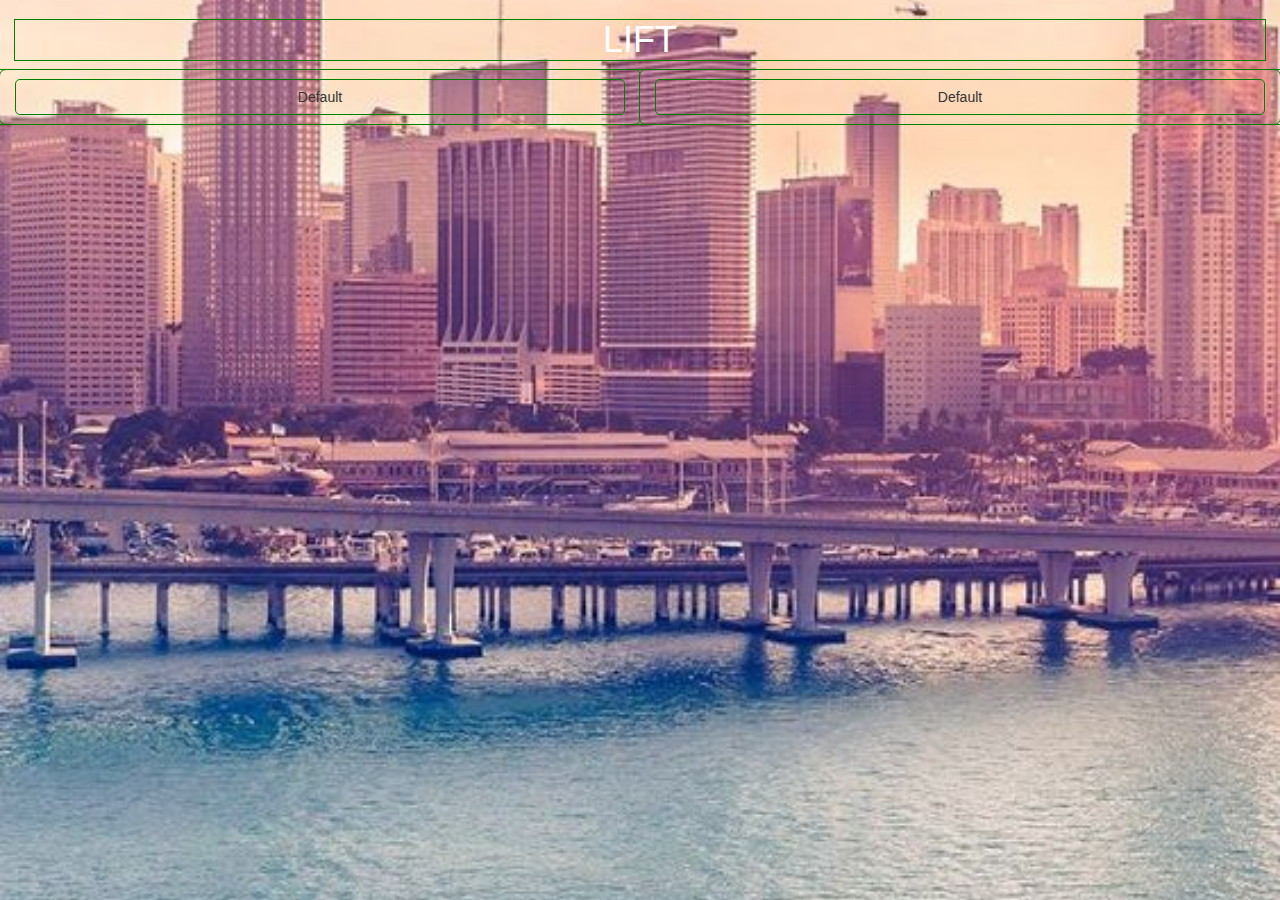
==== index.html @ 52689c8b "maquetando html" ====
<!DOCTYPE html>
<html lang="en">
<head>
	<meta charset="UTF-8">
	<title>Lyft</title>
	<meta http-equiv="X-UA-Compatible" content="IE=edge">
	<meta name="viewport" content="width=device-width, initial-scale=1">
	<!--<link rel="shortcut icon" href="image/favicon.png" type="image/png">-->
	<link rel="stylesheet" href="https://fonts.googleapis.com/css?family=Open+Sans:400,600%7CRoboto:300,400,500" media="all">
	<link href="css/icomoon.css" rel="stylesheet">
	<link href="css/font-awesome.min.css" rel="stylesheet">
	<link href="css/main.css" rel="stylesheet">
	<link href="css/queries.css" rel="stylesheet">
	<link href="css/bootstrap.min.css" rel="stylesheet">
</head>
<body>
	<div class="container-fluid">
		<div class="row">
			<div class="col-sm-12">
				<h1 class="text-center">LIFT</h1>
			<div class="row">
				<div class="col-md-6 col-xs-6 btn-lg">
					<button type="button" class="btn btn-block">Default</button>
				</div>
				<div class="col-md-6 col-xs-6 btn-lg">
					<button type="button" class="btn btn-block">Default</button>
				</div>
			</div>
		</div>		
	</div>
	
</body>
</html>
---- css/icomoon.css ----
@font-face {
	font-family: 'icomoon';
	src:url('../fonts/icomoon.eot?6zm5h9');
	src:url('../fonts/icomoon.eot?6zm5h9#iefix') format('embedded-opentype'),
		url('../fonts/icomoon.ttf?6zm5h9') format('truetype'),
		url('../fonts/icomoon.woff?6zm5h9') format('woff'),
		url('../fonts/icomoon.svg?6zm5h9#icomoon') format('svg');
	font-weight: normal;
	font-style: normal;
}

[class^="icon-"], [class*=" icon-"] {
	font-family: 'icomoon';
	speak: none;
	font-style: normal;
	font-weight: normal;
	font-variant: normal;
	text-transform: none;
	line-height: 1;

	/* Better Font Rendering =========== */
	-webkit-font-smoothing: antialiased;
	-moz-osx-font-smoothing: grayscale;
}

.icon-laptop:before {
	content: "\e001";
}
.icon-document:before {
	content: "\e005";
}
.icon-documents:before {
	content: "\e006";
}
.icon-search:before {
	content: "\e007";
}
.icon-presentation:before {
	content: "\e00e";
}
.icon-video:before {
	content: "\e011";
}
.icon-envelope:before {
	content: "\e028";
}
.icon-gears:before {
	content: "\e02b";
}
.icon-pencil:before {
	content: "\e032";
}
.icon-tools:before {
	content: "\e033";
}
.icon-tools-2:before {
	content: "\e034";
}
.icon-magnifying-glass:before {
	content: "\e037";
}
.icon-profile-male:before {
	content: "\e040";
}
.icon-profile-female:before {
	content: "\e041";
}
.icon-speedometer:before {
	content: "\e051";
}
.icon-clock:before {
	content: "\e055";
}
.icon-alarmclock:before {
	content: "\e059";
}
.icon-happy:before {
	content: "\e05b";
}
.icon-sad:before {
	content: "\e05c";
}
.icon-facebook:before {
	content: "\e05d";
}
.icon-twitter:before {
	content: "\e05e";
}
.icon-linkedin:before {
	content: "\e062";
}
---- css/main.css ----
*{
	box-sizing: border-box;
	outline: 1px solid green;
	background: url(../img/fondo1.jpg) no-repeat center;
	background-size: cover;
	background-attachment: fixed;
	background-size: cover; 
	
}
body h1{
	color: white;
}
button{
  
}
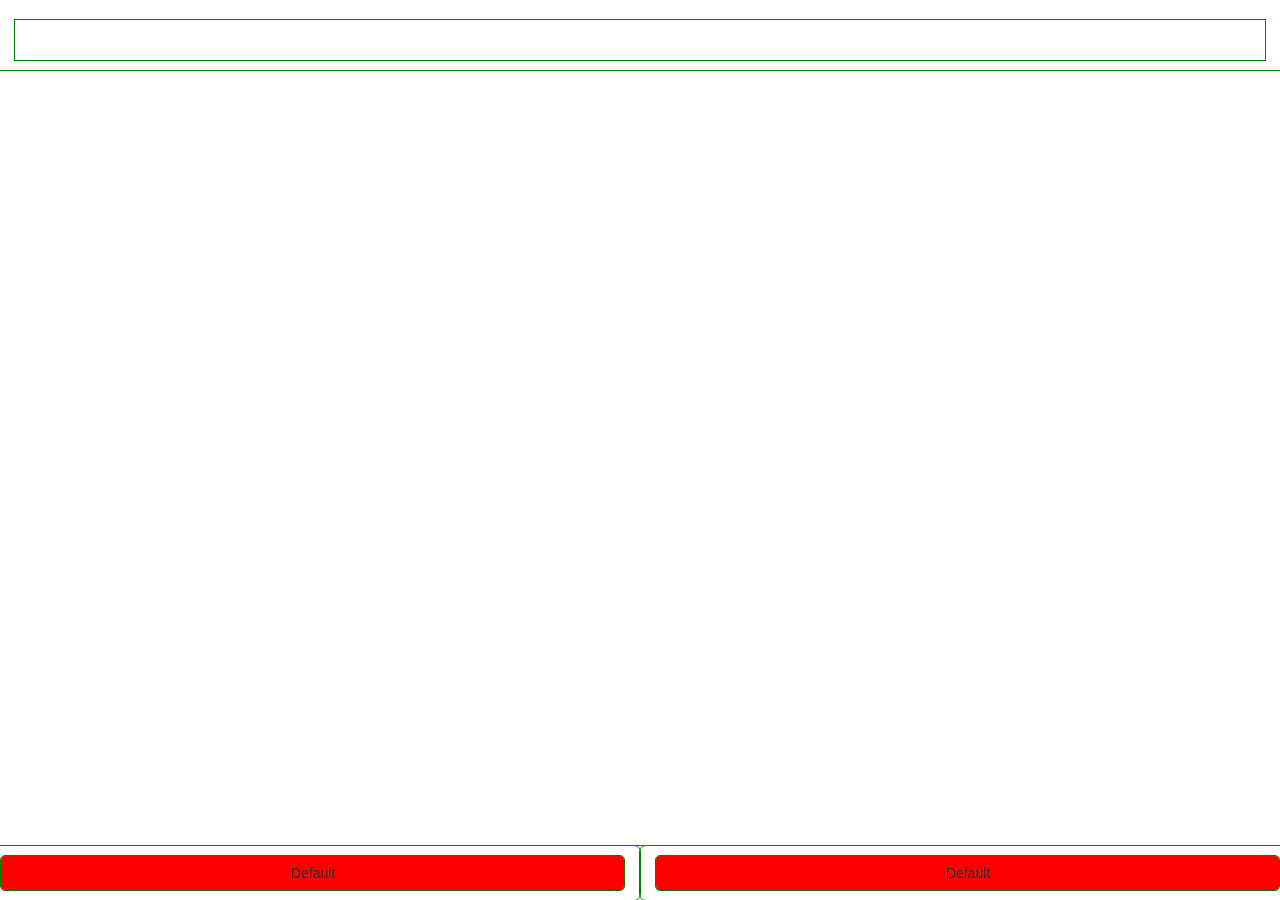
==== commit 5f776fb0: "primer avance" ====
--- a/index.html
+++ b/index.html
@@ -18,7 +18,9 @@
 		<div class="row">
 			<div class="col-sm-12">
 				<h1 class="text-center">LIFT</h1>
-			<div class="row">
+		</div>
+		</div>
+		<div class="row botones">
 				<div class="col-md-6 col-xs-6 btn-lg">
 					<button type="button" class="btn btn-block">Default</button>
 				</div>
@@ -27,7 +29,6 @@
 				</div>
 			</div>
 		</div>		
-	</div>
-	
 </body>
+
 </html>--- a/css/main.css
+++ b/css/main.css
@@ -2,7 +2,7 @@
 *{
 	box-sizing: border-box;
 	outline: 1px solid green;
-	background: url(../img/fondo1.jpg) no-repeat center;
+
 	background-size: cover;
 	background-attachment: fixed;
 	background-size: cover; 
@@ -12,5 +12,16 @@
 	color: white;
 }
 button{
-  
+	background-color: red;
+	margin: 0px;
+	padding:0px;
 }
+
+.botones{
+	position: absolute;
+	bottom: 0px;
+	margin-left: 0px auto;
+	margin-right: 0px auto;
+	left: 0px;
+	right: 0px;
+}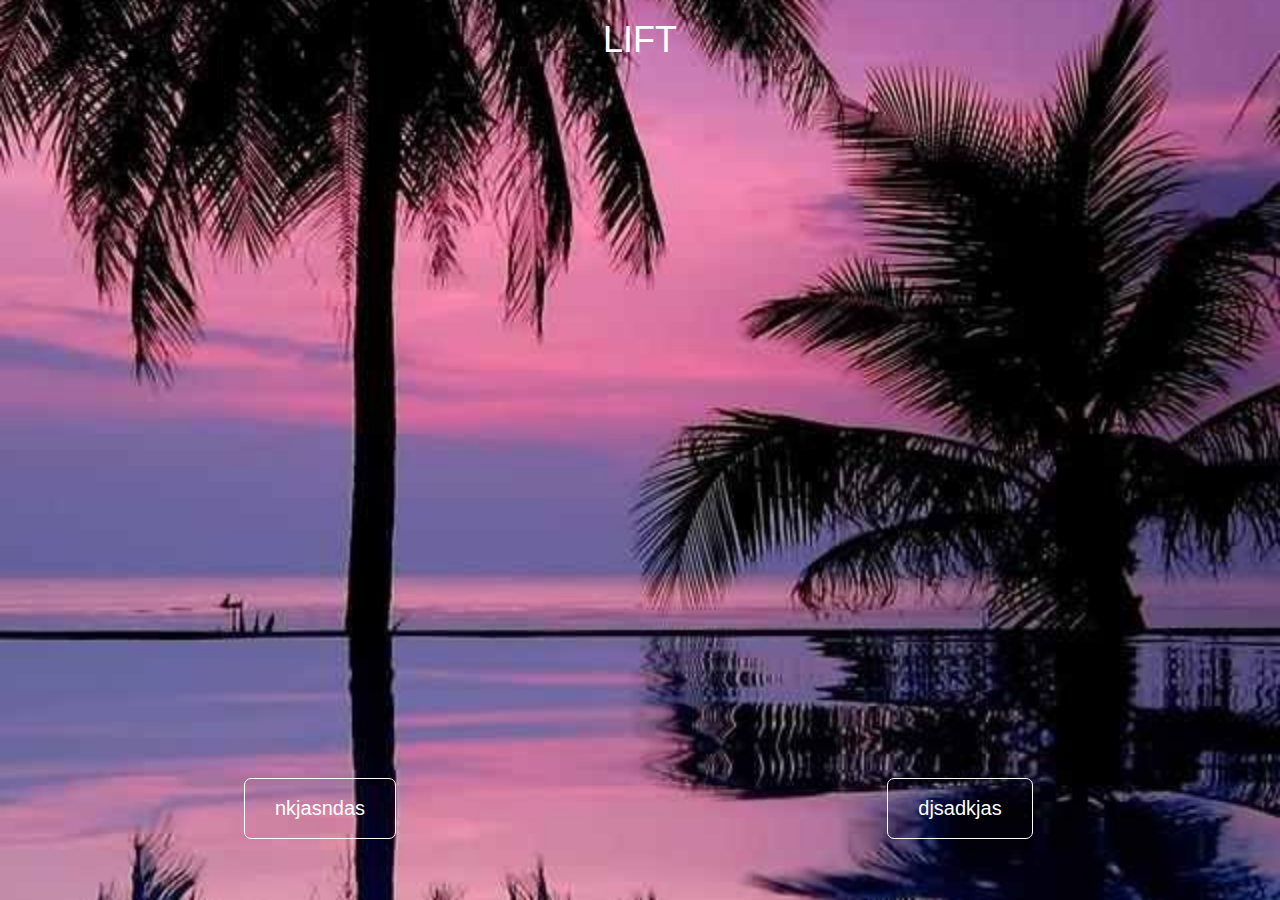
==== commit e33bd3d2: "maquetando la primera parte" ====
--- a/index.html
+++ b/index.html
@@ -18,17 +18,18 @@
 		<div class="row">
 			<div class="col-sm-12">
 				<h1 class="text-center">LIFT</h1>
+			</div>
 		</div>
+		
+		<div class="row botones">
+			<div class="col-md-6 col-xs-6">
+				<button class="btn "> nkjasndas</button>
+			</div>
+			<div class="col-md-6 col-xs-6">
+		<button class="btn ">djsadkjas</button>
+			</div>
 		</div>
-		<div class="row botones">
-				<div class="col-md-6 col-xs-6 btn-lg">
-					<button type="button" class="btn btn-block">Default</button>
-				</div>
-				<div class="col-md-6 col-xs-6 btn-lg">
-					<button type="button" class="btn btn-block">Default</button>
-				</div>
-			</div>
-		</div>		
+	</div>		
 </body>
 
 </html>--- a/css/main.css
+++ b/css/main.css
@@ -1,8 +1,8 @@
 
 *{
 	box-sizing: border-box;
-	outline: 1px solid green;
-
+	
+	background: url(../img/fondo2.jpg) no-repeat center;
 	background-size: cover;
 	background-attachment: fixed;
 	background-size: cover; 
@@ -11,17 +11,21 @@
 body h1{
 	color: white;
 }
-button{
-	background-color: red;
-	margin: 0px;
-	padding:0px;
+.botones button{
+	padding: 15px 30px;
+	border: 1px solid white;
+	border-radius: 7px;
+	color: white;
+	font-size: 20px;
+	margin-bottom: 10%;
 }
 
 .botones{
+	bottom: 0px;
 	position: absolute;
-	bottom: 0px;
-	margin-left: 0px auto;
-	margin-right: 0px auto;
-	left: 0px;
-	right: 0px;
-}+	bottom: 0 !important;
+	bottom: -1px;
+	width: 100%;
+	text-align: center;
+}
+
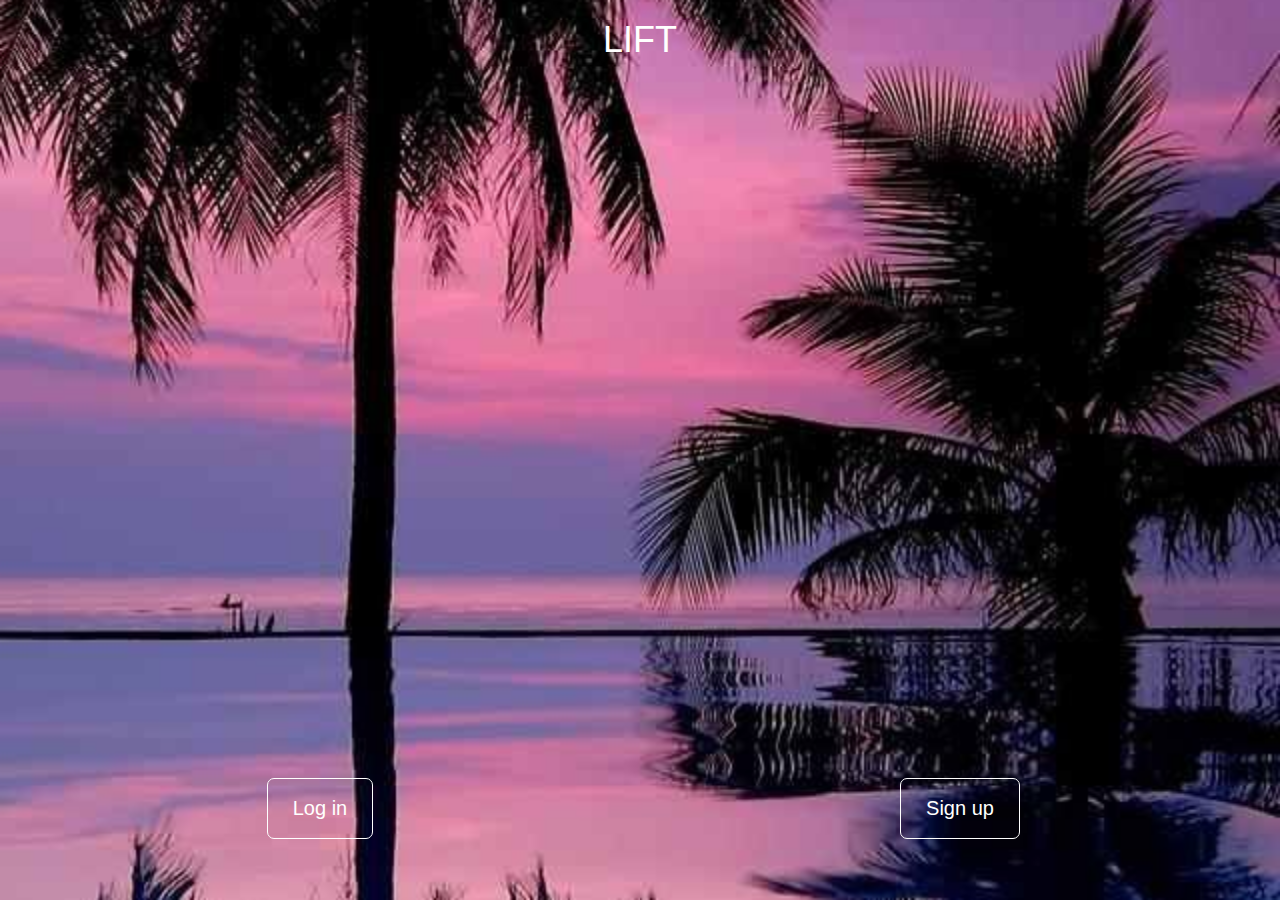
==== commit f5929356: "avanzando con lyft, formulario log in listo, seleccionar country y validacion de numeros telefonicos" ====
--- a/index.html
+++ b/index.html
@@ -20,16 +20,17 @@
 				<h1 class="text-center">LIFT</h1>
 			</div>
 		</div>
-		
+
 		<div class="row botones">
 			<div class="col-md-6 col-xs-6">
-				<button class="btn "> nkjasndas</button>
+				<button class="btn ">Log in</button>
 			</div>
 			<div class="col-md-6 col-xs-6">
-		<button class="btn ">djsadkjas</button>
+		<button id="login" class="btn ">Sign up</button>
 			</div>
 		</div>
-	</div>		
+	</div>
 </body>
-
-</html>+<script type="text/javascript" src="js/jquery.js"></script>
+<script type="text/javascript" src="js/main.js"></script>
+</html>
--- a/css/main.css
+++ b/css/main.css
@@ -1,23 +1,27 @@
 
 *{
 	box-sizing: border-box;
-	
+
 	background: url(../img/fondo2.jpg) no-repeat center;
 	background-size: cover;
 	background-attachment: fixed;
-	background-size: cover; 
-	
+	background-size: cover;
+
 }
 body h1{
 	color: white;
 }
 .botones button{
-	padding: 15px 30px;
+	padding: 15px 25px;
 	border: 1px solid white;
 	border-radius: 7px;
 	color: white;
 	font-size: 20px;
 	margin-bottom: 10%;
+}
+.botones button:hover{
+	background-color: #b900bf;
+	color: white;
 }
 
 .botones{
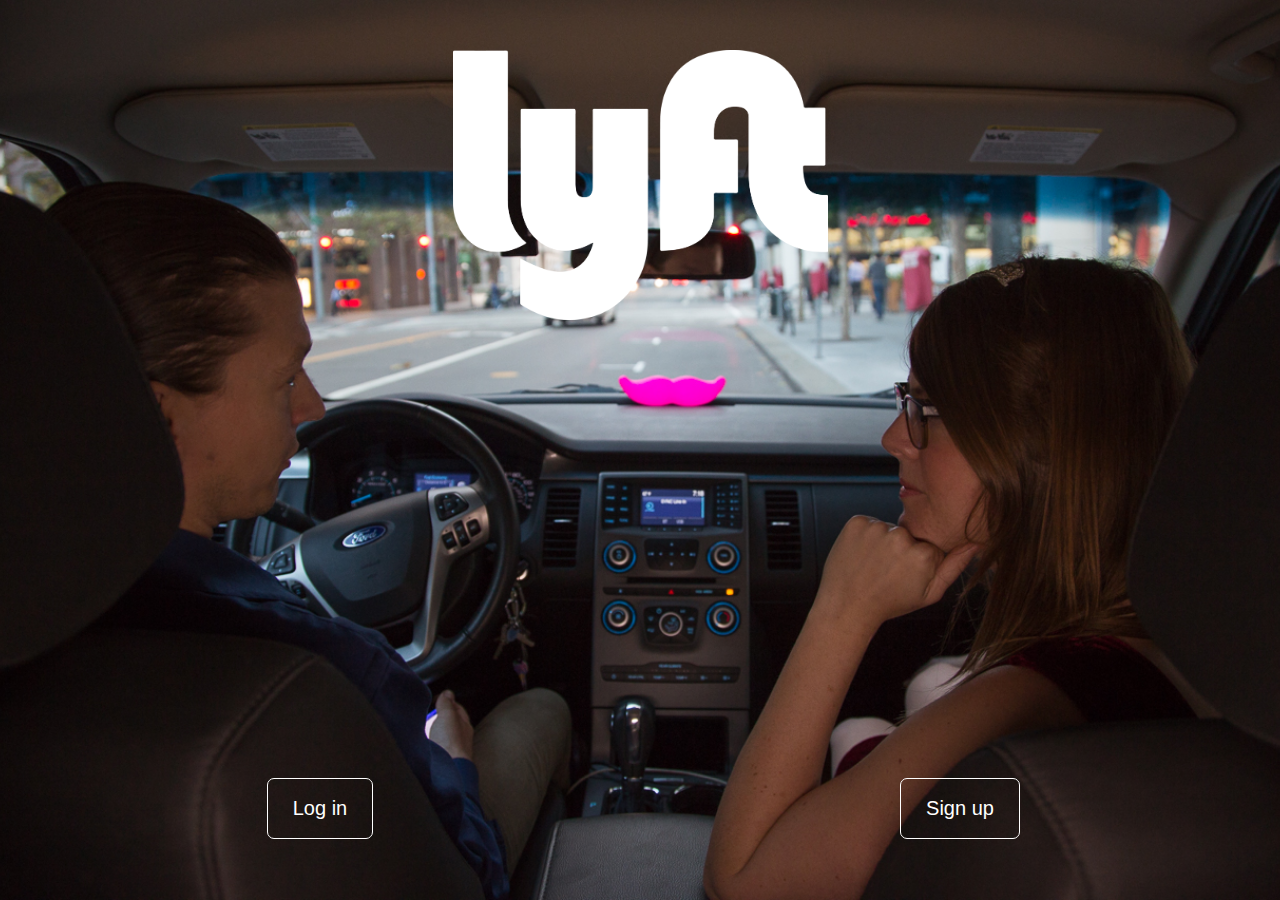
==== commit 2d0cf28b: "corrigiendo estilos" ====
--- a/index.html
+++ b/index.html
@@ -17,10 +17,9 @@
 	<div class="container-fluid">
 		<div class="row">
 			<div class="col-sm-12">
-				<h1 class="text-center">LIFT</h1>
+				<center><img class="letras" src="img/lyftblanco.png" style="width: 30%"></center>
 			</div>
 		</div>
-
 		<div class="row botones">
 			<div class="col-md-6 col-xs-6">
 				<button class="btn ">Log in</button>
--- a/css/main.css
+++ b/css/main.css
@@ -1,8 +1,6 @@
-
 *{
 	box-sizing: border-box;
-
-	background: url(../img/fondo2.jpg) no-repeat center;
+	background: url(../img/fondo.jpg) no-repeat center;
 	background-size: cover;
 	background-attachment: fixed;
 	background-size: cover;
@@ -33,3 +31,6 @@
 	text-align: center;
 }
 
+.letras{
+	margin-top: 50px;
+}